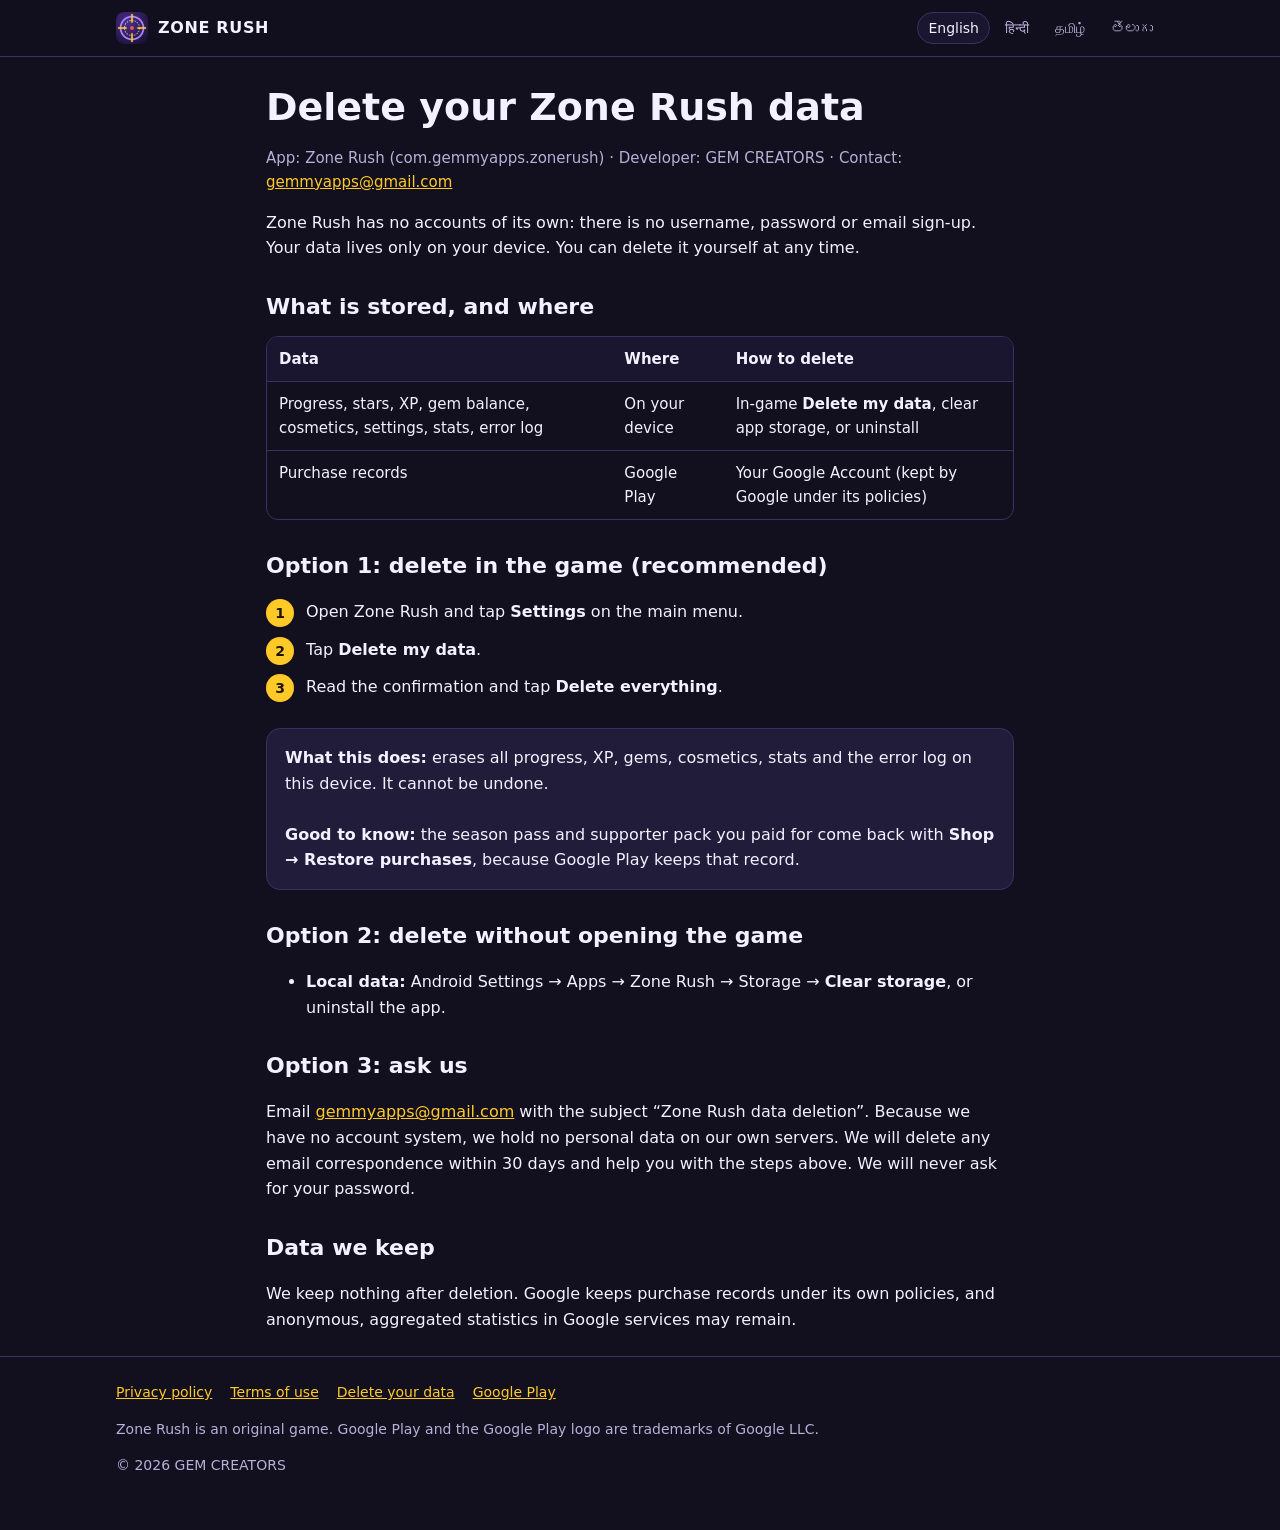
==== delete-data.html @ 196d4099 "Zone Rush website: home, privacy policy, terms, data deletion Co-Authored-By: Claude Opus 5.5 <norep" ====
<!doctype html>
<html lang="en"><head><meta charset="utf-8"><meta name="viewport" content="width=device-width,initial-scale=1">
<title>Delete Your Data – Zone Rush</title><meta name="description" content="How to delete your Zone Rush game data."><meta name="theme-color" content="#120f1f">

<link rel="icon" type="image/png" sizes="32x32" href="assets/favicon-32.png"><link rel="icon" type="image/png" sizes="192x192" href="assets/icon-192.png"><link rel="apple-touch-icon" href="assets/apple-touch-icon.png">
<link rel="stylesheet" href="assets/site.css"></head><body>
<header class="top"><div class="wrap"><a class="brand" href="index.html"><img src="assets/icon-192.png" alt="" width="32" height="32">ZONE RUSH</a><nav class="langs" aria-label="Language"><a href="index.html" hreflang="en" lang="en" aria-current="page">English</a><a href="hi.html" hreflang="hi" lang="hi">हिन्दी</a><a href="ta.html" hreflang="ta" lang="ta">தமிழ்</a><a href="te.html" hreflang="te" lang="te">తెలుగు</a></nav></div></header>
<main class="wrap doc">
<h1>Delete your Zone Rush data</h1>
<p class="meta">App: Zone Rush (com.gemmyapps.zonerush) · Developer: GEM CREATORS · Contact: <a href="mailto:gemmyapps@gmail.com">gemmyapps@gmail.com</a></p>

<p>Zone Rush has no accounts of its own: there is no username, password or email sign-up. Your data lives only on your device. You can delete it yourself at any time.</p>
<h2>What is stored, and where</h2>
<div class="tbl"><table><thead><tr><th scope="col">Data</th><th scope="col">Where</th><th scope="col">How to delete</th></tr></thead><tbody><tr><td>Progress, stars, XP, gem balance, cosmetics, settings, stats, error log</td><td>On your device</td><td>In-game <b>Delete my data</b>, clear app storage, or uninstall</td></tr><tr><td>Purchase records</td><td>Google Play</td><td>Your Google Account (kept by Google under its policies)</td></tr></tbody></table></div>
<h2>Option 1: delete in the game (recommended)</h2>
<ol class="steps">
<li>Open Zone Rush and tap <b>Settings</b> on the main menu.</li>
<li>Tap <b>Delete my data</b>.</li>
<li>Read the confirmation and tap <b>Delete everything</b>.</li>
</ol>
<div class="box"><b>What this does:</b> erases all progress, XP, gems, cosmetics, stats and the error log on this device. It cannot be undone.<br><br>
<b>Good to know:</b> the season pass and supporter pack you paid for come back with <b>Shop → Restore purchases</b>, because Google Play keeps that record.</div>
<h2>Option 2: delete without opening the game</h2>
<ul>
<li><b>Local data:</b> Android Settings → Apps → Zone Rush → Storage → <b>Clear storage</b>, or uninstall the app.</li>


</ul>
<h2>Option 3: ask us</h2>
<p>Email <a href="mailto:gemmyapps@gmail.com">gemmyapps@gmail.com</a> with the subject “Zone Rush data deletion”. Because we have no account system, we hold no personal data on our own servers. We will delete any email correspondence within 30 days and help you with the steps above. We will never ask for your password.</p>
<h2>Data we keep</h2>
<p>We keep nothing after deletion. Google keeps purchase records under its own policies, and anonymous, aggregated statistics in Google services may remain.</p>
</main>
<footer><div class="wrap"><nav><a href="privacy.html">Privacy policy</a><a href="terms.html">Terms of use</a><a href="delete-data.html">Delete your data</a><a href="https://play.google.com/store/apps/details?id=com.gemmyapps.zonerush">Google Play</a></nav><p>Zone Rush is an original game. Google Play and the Google Play logo are trademarks of Google LLC.</p><p>© 2026 GEM CREATORS</p></div></footer>
</body></html>
---- assets/site.css ----
:root{--bg:#120f1f;--bg2:#1b1630;--card:#221c3b;--line:#3a3160;--ink:#f3f0ff;--mute:#b8b0d6;--acc:#ffca28;--acc-ink:#1a1400;--vio:#9a7bff;--warn-bg:#3b2a00;--warn:#ffd666;color-scheme:dark}
*{box-sizing:border-box}
html{-webkit-text-size-adjust:100%}
body{margin:0;background:var(--bg);color:var(--ink);font:16px/1.6 system-ui,-apple-system,"Segoe UI",Roboto,"Noto Sans","Noto Sans Devanagari","Noto Sans Tamil","Noto Sans Telugu",sans-serif}
a{color:var(--acc)}
img{max-width:100%;height:auto;display:block}
.wrap{max-width:1080px;margin:0 auto;padding:0 16px}
header.top{border-bottom:1px solid var(--line);background:rgba(18,15,31,.92);position:sticky;top:0;z-index:5;backdrop-filter:blur(6px)}
header.top .wrap{display:flex;align-items:center;gap:12px;min-height:56px;flex-wrap:wrap}
.brand{display:flex;align-items:center;gap:10px;color:var(--ink);text-decoration:none;font-weight:800;letter-spacing:.04em}
.brand img{width:32px;height:32px;border-radius:8px}
.langs{margin-left:auto;display:flex;gap:4px;flex-wrap:wrap}
.langs a{color:var(--mute);text-decoration:none;padding:4px 10px;border-radius:999px;border:1px solid transparent;font-size:14px}
.langs a[aria-current]{color:var(--ink);border-color:var(--line);background:var(--bg2)}
.hero{padding:32px 0 8px}
.hero .fg{border-radius:16px;border:1px solid var(--line);width:100%;aspect-ratio:1024/500;object-fit:cover}
.hero h1{font-size:clamp(28px,6vw,48px);line-height:1.15;margin:24px 0 8px}
.hero p.lead{font-size:clamp(17px,2.4vw,20px);color:var(--mute);margin:0 0 20px;max-width:46em}
.cta{display:inline-flex;align-items:center;gap:10px;background:var(--acc);color:var(--acc-ink);font-weight:800;text-decoration:none;padding:14px 22px;border-radius:12px;font-size:18px;min-height:48px}
.cta:hover,.cta:focus-visible{filter:brightness(1.08)}
.cta svg{width:22px;height:22px}
.chips{display:flex;flex-wrap:wrap;gap:8px;margin:18px 0 0;padding:0;list-style:none}
.chips li{background:var(--bg2);border:1px solid var(--line);padding:4px 12px;border-radius:999px;font-size:14px;color:var(--mute)}
section{padding:28px 0}
h2{font-size:clamp(22px,3.5vw,30px);margin:0 0 14px}
.shots{display:grid;grid-template-columns:repeat(3,1fr);gap:14px}
.shots figure{margin:0}
.shots img{border-radius:12px;border:1px solid var(--line);aspect-ratio:16/9;object-fit:cover;width:100%}
.shots figcaption{color:var(--mute);font-size:14px;margin-top:6px}
.feats{display:grid;grid-template-columns:repeat(auto-fit,minmax(240px,1fr));gap:14px;list-style:none;padding:0;margin:0}
.feats li{background:var(--card);border:1px solid var(--line);border-radius:14px;padding:16px}
.feats b{display:block;font-size:17px;margin-bottom:4px}
.feats span{color:var(--mute);font-size:15px}
.promise{background:linear-gradient(135deg,#2a2150,#1b1630);border:1px solid var(--vio);border-radius:16px;padding:20px}
.promise p{margin:.4em 0;color:var(--mute)}
footer{border-top:1px solid var(--line);margin-top:24px;padding:24px 0 40px;color:var(--mute);font-size:14px}
footer nav{display:flex;flex-wrap:wrap;gap:6px 18px;margin-bottom:10px}
.doc{max-width:780px}
.doc h1{font-size:clamp(26px,5vw,38px);line-height:1.2;margin:28px 0 6px}
.doc h2{font-size:22px;margin:28px 0 8px}
.doc h3{font-size:18px;margin:20px 0 6px}
.meta{color:var(--mute);font-size:15px}
.draft{background:var(--warn-bg);color:var(--warn);border:1px solid #6b5200;border-radius:12px;padding:12px 16px;margin:20px 0 0;font-size:15px}
.ph{background:#4a1d1d;color:#ffb4b4;padding:0 6px;border-radius:4px;font-family:ui-monospace,Menlo,monospace;font-size:.9em;white-space:nowrap}
.tbl{overflow-x:auto;-webkit-overflow-scrolling:touch;margin:12px 0;border:1px solid var(--line);border-radius:12px}
table{border-collapse:collapse;width:100%;min-width:560px;font-size:15px}
th,td{text-align:left;vertical-align:top;padding:10px 12px;border-bottom:1px solid var(--line)}
th{background:var(--bg2)}
tr:last-child td{border-bottom:0}
.steps{counter-reset:s;list-style:none;padding:0}
.steps li{counter-increment:s;position:relative;padding:0 0 12px 40px}
.steps li::before{content:counter(s);position:absolute;left:0;top:0;width:28px;height:28px;border-radius:50%;background:var(--acc);color:var(--acc-ink);font-weight:800;display:grid;place-items:center;font-size:14px}
.box{background:var(--card);border:1px solid var(--line);border-radius:14px;padding:16px 18px;margin:14px 0}
@media (max-width:720px){.shots{grid-template-columns:1fr}.hero{padding-top:20px}}
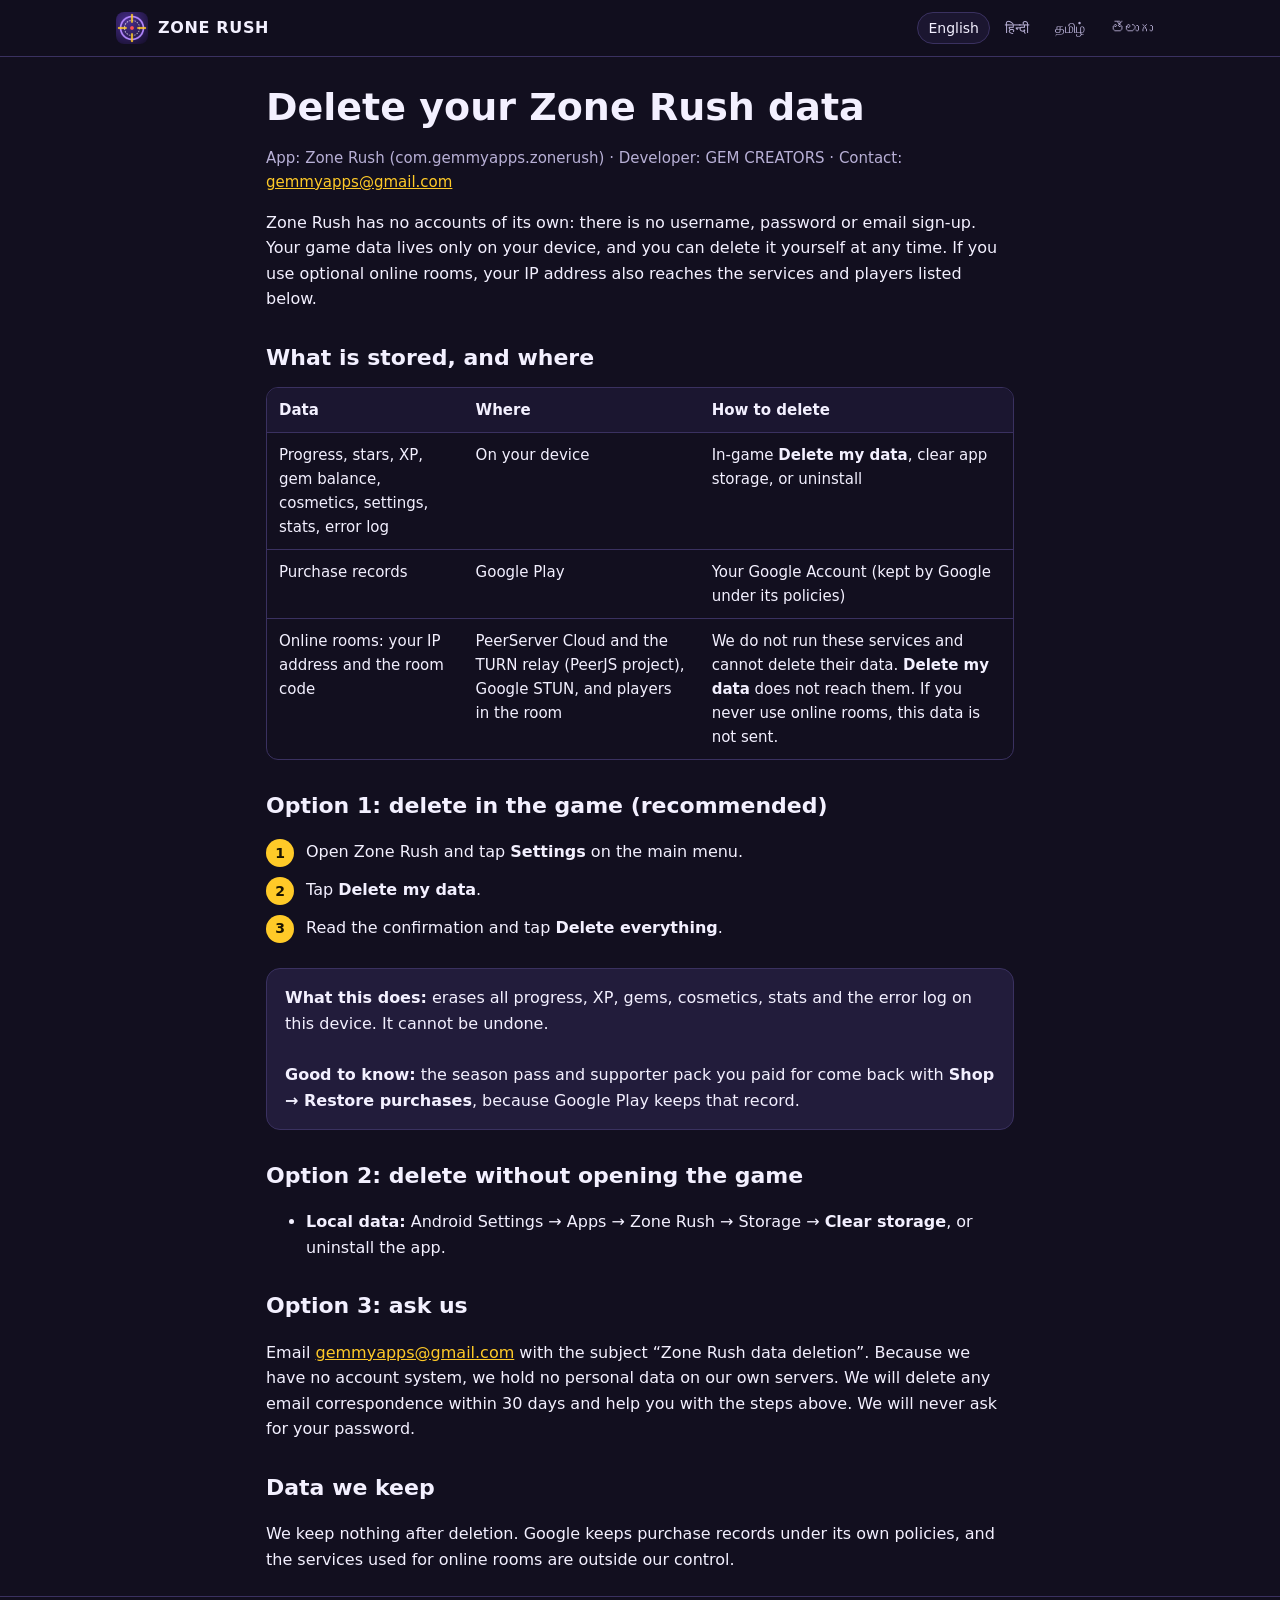
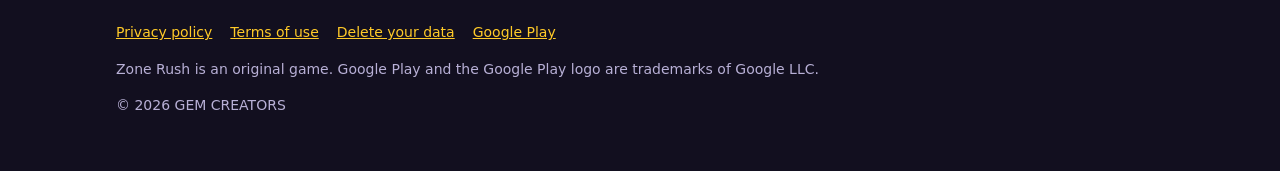
==== commit 8ce0f9e3: "Update site for Zone Rush 1.3.0: online rooms, earned-gem upgrades, policy changes Co-Authored-By: C" ====
--- a/delete-data.html
+++ b/delete-data.html
@@ -9,9 +9,9 @@
 <h1>Delete your Zone Rush data</h1>
 <p class="meta">App: Zone Rush (com.gemmyapps.zonerush) · Developer: GEM CREATORS · Contact: <a href="mailto:gemmyapps@gmail.com">gemmyapps@gmail.com</a></p>
 
-<p>Zone Rush has no accounts of its own: there is no username, password or email sign-up. Your data lives only on your device. You can delete it yourself at any time.</p>
+<p>Zone Rush has no accounts of its own: there is no username, password or email sign-up. Your game data lives only on your device, and you can delete it yourself at any time. If you use optional online rooms, your IP address also reaches the services and players listed below.</p>
 <h2>What is stored, and where</h2>
-<div class="tbl"><table><thead><tr><th scope="col">Data</th><th scope="col">Where</th><th scope="col">How to delete</th></tr></thead><tbody><tr><td>Progress, stars, XP, gem balance, cosmetics, settings, stats, error log</td><td>On your device</td><td>In-game <b>Delete my data</b>, clear app storage, or uninstall</td></tr><tr><td>Purchase records</td><td>Google Play</td><td>Your Google Account (kept by Google under its policies)</td></tr></tbody></table></div>
+<div class="tbl"><table><thead><tr><th scope="col">Data</th><th scope="col">Where</th><th scope="col">How to delete</th></tr></thead><tbody><tr><td>Progress, stars, XP, gem balance, cosmetics, settings, stats, error log</td><td>On your device</td><td>In-game <b>Delete my data</b>, clear app storage, or uninstall</td></tr><tr><td>Purchase records</td><td>Google Play</td><td>Your Google Account (kept by Google under its policies)</td></tr><tr><td>Online rooms: your IP address and the room code</td><td>PeerServer Cloud and the TURN relay (PeerJS project), Google STUN, and players in the room</td><td>We do not run these services and cannot delete their data. <b>Delete my data</b> does not reach them. If you never use online rooms, this data is not sent.</td></tr></tbody></table></div>
 <h2>Option 1: delete in the game (recommended)</h2>
 <ol class="steps">
 <li>Open Zone Rush and tap <b>Settings</b> on the main menu.</li>
@@ -29,7 +29,7 @@
 <h2>Option 3: ask us</h2>
 <p>Email <a href="mailto:gemmyapps@gmail.com">gemmyapps@gmail.com</a> with the subject “Zone Rush data deletion”. Because we have no account system, we hold no personal data on our own servers. We will delete any email correspondence within 30 days and help you with the steps above. We will never ask for your password.</p>
 <h2>Data we keep</h2>
-<p>We keep nothing after deletion. Google keeps purchase records under its own policies, and anonymous, aggregated statistics in Google services may remain.</p>
+<p>We keep nothing after deletion. Google keeps purchase records under its own policies, and the services used for online rooms are outside our control.</p>
 </main>
 <footer><div class="wrap"><nav><a href="privacy.html">Privacy policy</a><a href="terms.html">Terms of use</a><a href="delete-data.html">Delete your data</a><a href="https://play.google.com/store/apps/details?id=com.gemmyapps.zonerush">Google Play</a></nav><p>Zone Rush is an original game. Google Play and the Google Play logo are trademarks of Google LLC.</p><p>© 2026 GEM CREATORS</p></div></footer>
 </body></html>
